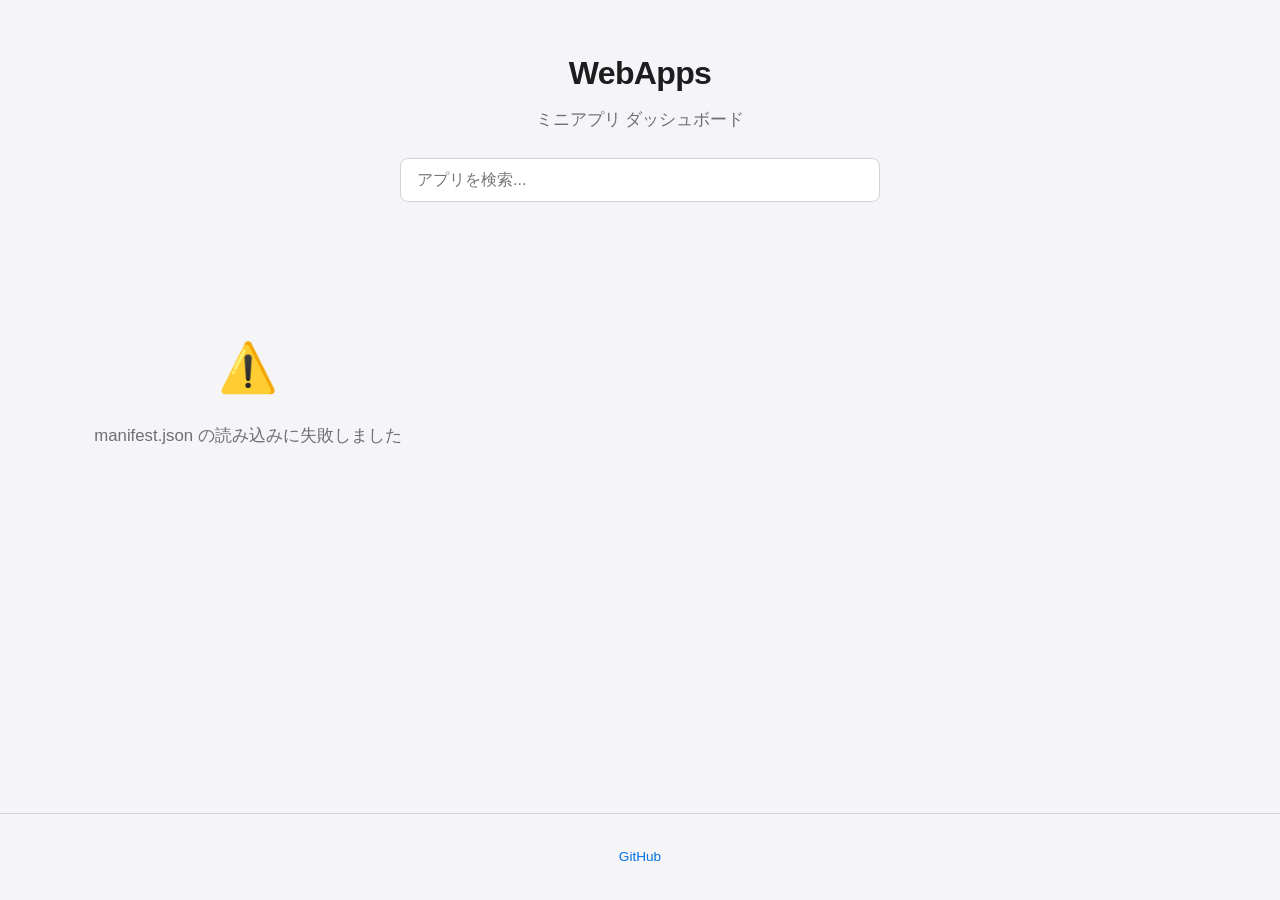
==== index.html @ 94791826 "feat: GitHub Pagesホスティング設定とダッシュボードを構築 GitHub Pagesへのデプロイ設定と、ミニアプリを一覧するダッシュボードを追加。  - .github/workflo" ====
<!DOCTYPE html>
<html lang="ja">
  <head>
    <meta charset="UTF-8" />
    <meta name="viewport" content="width=device-width, initial-scale=1.0" />
    <title>WebApps - ミニアプリ ダッシュボード</title>
    <link rel="stylesheet" href="css/style.css" />
  </head>
  <body>
    <header>
      <h1>WebApps</h1>
      <p>ミニアプリ ダッシュボード</p>
      <div class="search-container">
        <input
          type="text"
          id="search"
          placeholder="アプリを検索..."
          autocomplete="off"
        />
      </div>
    </header>

    <main>
      <div id="app-grid"></div>
    </main>

    <footer>
      <a href="https://github.com/HansRobo/webapps">GitHub</a>
    </footer>

    <noscript>
      <p style="text-align: center; padding: 2rem">
        このページの表示にはJavaScriptが必要です。
      </p>
    </noscript>

    <script src="js/app.js"></script>
  </body>
</html>
---- css/style.css ----
:root {
  --color-bg: #f5f5f7;
  --color-surface: #ffffff;
  --color-text: #1d1d1f;
  --color-text-secondary: #6e6e73;
  --color-accent: #0071e3;
  --color-border: #d2d2d7;
  --shadow-card: 0 2px 8px rgba(0, 0, 0, 0.08);
  --shadow-card-hover: 0 6px 20px rgba(0, 0, 0, 0.12);
  --radius: 12px;
}

@media (prefers-color-scheme: dark) {
  :root {
    --color-bg: #1c1c1e;
    --color-surface: #2c2c2e;
    --color-text: #f5f5f7;
    --color-text-secondary: #98989d;
    --color-accent: #2997ff;
    --color-border: #38383a;
    --shadow-card: 0 2px 8px rgba(0, 0, 0, 0.3);
    --shadow-card-hover: 0 6px 20px rgba(0, 0, 0, 0.4);
  }
}

*,
*::before,
*::after {
  margin: 0;
  padding: 0;
  box-sizing: border-box;
}

body {
  font-family: -apple-system, BlinkMacSystemFont, "Segoe UI", Roboto,
    "Hiragino Sans", "Noto Sans JP", sans-serif;
  background: var(--color-bg);
  color: var(--color-text);
  line-height: 1.6;
  min-height: 100vh;
  display: flex;
  flex-direction: column;
}

header {
  text-align: center;
  padding: 3rem 1.5rem 2rem;
}

header h1 {
  font-size: 2rem;
  font-weight: 700;
  letter-spacing: -0.02em;
}

header p {
  color: var(--color-text-secondary);
  margin-top: 0.5rem;
  font-size: 1.05rem;
}

.search-container {
  max-width: 480px;
  margin: 1.5rem auto 0;
}

.search-container input {
  width: 100%;
  padding: 0.75rem 1rem;
  border: 1px solid var(--color-border);
  border-radius: 8px;
  font-size: 1rem;
  background: var(--color-surface);
  color: var(--color-text);
  outline: none;
  transition: border-color 0.2s;
}

.search-container input:focus {
  border-color: var(--color-accent);
}

main {
  flex: 1;
  max-width: 1200px;
  width: 100%;
  margin: 0 auto;
  padding: 2rem 1.5rem;
}

#app-grid {
  display: grid;
  grid-template-columns: repeat(auto-fill, minmax(280px, 1fr));
  gap: 1.5rem;
}

.app-card {
  display: block;
  background: var(--color-surface);
  border-radius: var(--radius);
  padding: 1.5rem;
  text-decoration: none;
  color: var(--color-text);
  box-shadow: var(--shadow-card);
  transition: transform 0.2s, box-shadow 0.2s;
}

.app-card:hover {
  transform: translateY(-3px);
  box-shadow: var(--shadow-card-hover);
}

.app-card .icon {
  font-size: 2.5rem;
  margin-bottom: 0.75rem;
}

.app-card .name {
  font-size: 1.15rem;
  font-weight: 600;
}

.app-card .description {
  color: var(--color-text-secondary);
  font-size: 0.9rem;
  margin-top: 0.4rem;
}

.app-card .tags {
  display: flex;
  flex-wrap: wrap;
  gap: 0.4rem;
  margin-top: 0.75rem;
}

.app-card .tag {
  font-size: 0.75rem;
  padding: 0.2rem 0.6rem;
  border-radius: 999px;
  background: var(--color-bg);
  color: var(--color-text-secondary);
}

.empty-state {
  text-align: center;
  padding: 4rem 1rem;
  color: var(--color-text-secondary);
}

.empty-state .icon {
  font-size: 3rem;
  margin-bottom: 1rem;
}

.empty-state p {
  font-size: 1.05rem;
}

footer {
  text-align: center;
  padding: 2rem 1.5rem;
  color: var(--color-text-secondary);
  font-size: 0.85rem;
  border-top: 1px solid var(--color-border);
}

footer a {
  color: var(--color-accent);
  text-decoration: none;
}

footer a:hover {
  text-decoration: underline;
}
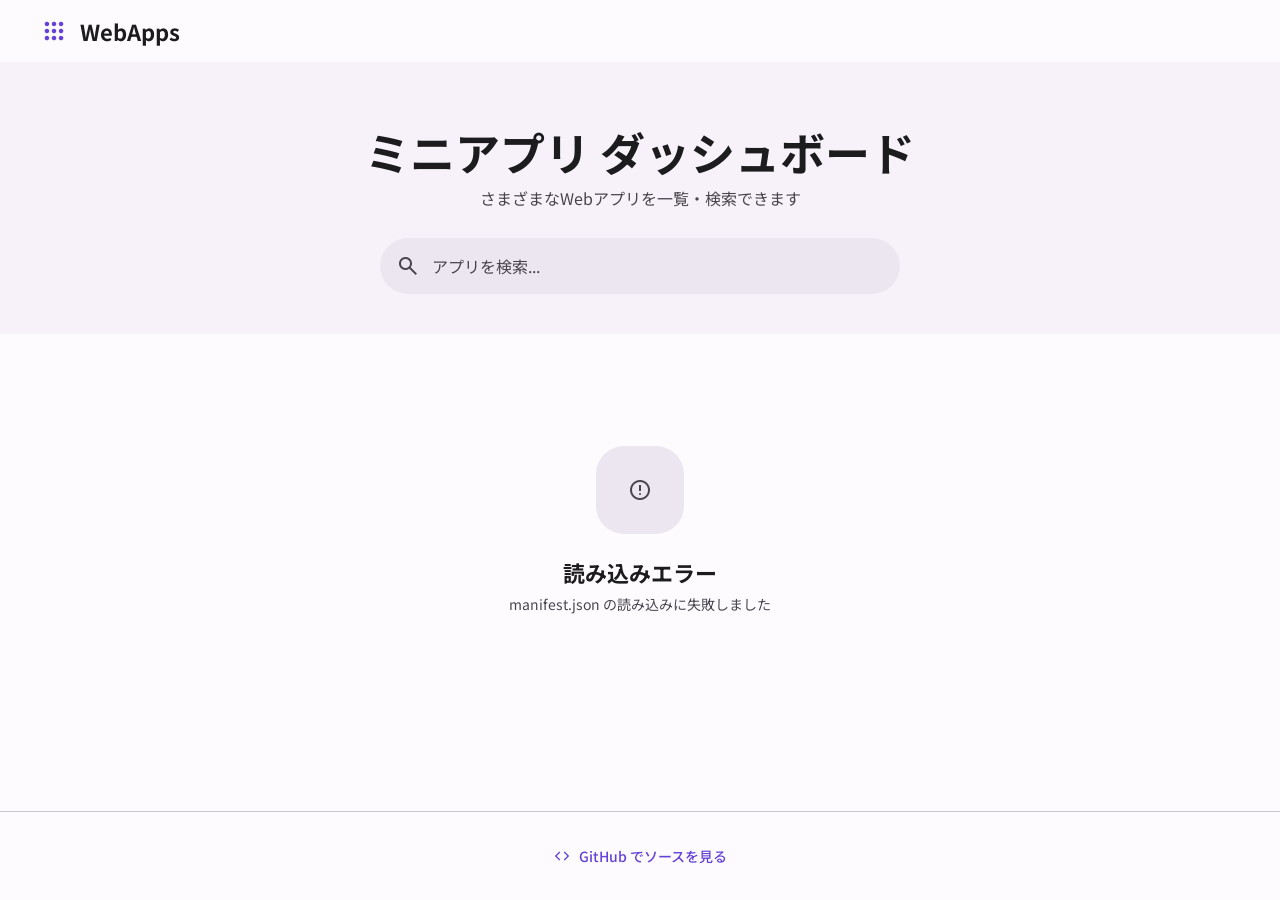
==== commit a6ca5706: "feat: ダッシュボードをMaterial 3 Expressiveデザインにリニューアル M3 Expressiveデザインシステムに準拠したUIに全面刷新。  - M3カラートークン（ライト/ダ" ====
--- a/index.html
+++ b/index.html
@@ -3,29 +3,55 @@
   <head>
     <meta charset="UTF-8" />
     <meta name="viewport" content="width=device-width, initial-scale=1.0" />
+    <meta name="color-scheme" content="light dark" />
     <title>WebApps - ミニアプリ ダッシュボード</title>
+    <link rel="preconnect" href="https://fonts.googleapis.com" />
+    <link rel="preconnect" href="https://fonts.gstatic.com" crossorigin />
+    <link
+      href="https://fonts.googleapis.com/css2?family=Noto+Sans+JP:wght@400;500;700&family=Material+Symbols+Outlined:opsz,wght,FILL,GRAD@24,400,0,0&display=swap"
+      rel="stylesheet"
+    />
     <link rel="stylesheet" href="css/style.css" />
   </head>
   <body>
-    <header>
-      <h1>WebApps</h1>
-      <p>ミニアプリ ダッシュボード</p>
-      <div class="search-container">
+    <header class="top-app-bar">
+      <div class="top-app-bar__content">
+        <span class="material-symbols-outlined top-app-bar__icon">apps</span>
+        <h1 class="top-app-bar__title">WebApps</h1>
+      </div>
+    </header>
+
+    <section class="hero">
+      <h2 class="display-medium">ミニアプリ ダッシュボード</h2>
+      <p class="body-large hero__subtitle">
+        さまざまなWebアプリを一覧・検索できます
+      </p>
+      <div class="search-bar">
+        <span class="material-symbols-outlined search-bar__icon">search</span>
         <input
           type="text"
           id="search"
+          class="search-bar__input"
           placeholder="アプリを検索..."
           autocomplete="off"
         />
       </div>
-    </header>
+    </section>
 
     <main>
       <div id="app-grid"></div>
     </main>
 
     <footer>
-      <a href="https://github.com/HansRobo/webapps">GitHub</a>
+      <a
+        href="https://github.com/HansRobo/webapps"
+        class="footer__link"
+        target="_blank"
+        rel="noopener noreferrer"
+      >
+        <span class="material-symbols-outlined">code</span>
+        GitHub でソースを見る
+      </a>
     </footer>
 
     <noscript>
--- a/css/style.css
+++ b/css/style.css
@@ -1,27 +1,127 @@
+/* ==========================================================================
+   Material 3 Expressive — Design Tokens
+   ========================================================================== */
+
 :root {
-  --color-bg: #f5f5f7;
-  --color-surface: #ffffff;
-  --color-text: #1d1d1f;
-  --color-text-secondary: #6e6e73;
-  --color-accent: #0071e3;
-  --color-border: #d2d2d7;
-  --shadow-card: 0 2px 8px rgba(0, 0, 0, 0.08);
-  --shadow-card-hover: 0 6px 20px rgba(0, 0, 0, 0.12);
-  --radius: 12px;
-}
-
+  /* --- Color: Light Theme (M3 baseline purple) --- */
+  --md-sys-color-primary: #6442d6;
+  --md-sys-color-on-primary: #ffffff;
+  --md-sys-color-primary-container: #e8ddff;
+  --md-sys-color-on-primary-container: #1e0060;
+  --md-sys-color-secondary: #605b71;
+  --md-sys-color-on-secondary: #ffffff;
+  --md-sys-color-secondary-container: #e6dff9;
+  --md-sys-color-on-secondary-container: #1c192b;
+  --md-sys-color-tertiary: #7d5260;
+  --md-sys-color-on-tertiary: #ffffff;
+  --md-sys-color-tertiary-container: #ffd9e3;
+  --md-sys-color-on-tertiary-container: #31101d;
+  --md-sys-color-error: #ba1a1a;
+  --md-sys-color-on-error: #ffffff;
+  --md-sys-color-error-container: #ffdad6;
+  --md-sys-color-background: #fefbff;
+  --md-sys-color-on-background: #1c1b1e;
+  --md-sys-color-surface: #fefbff;
+  --md-sys-color-on-surface: #1c1b1e;
+  --md-sys-color-surface-variant: #e7e0ec;
+  --md-sys-color-on-surface-variant: #49454e;
+  --md-sys-color-outline: #7a757f;
+  --md-sys-color-outline-variant: #cac4d0;
+  --md-sys-color-surface-container-lowest: #ffffff;
+  --md-sys-color-surface-container-low: #f7f2fa;
+  --md-sys-color-surface-container: #f3edf7;
+  --md-sys-color-surface-container-high: #ece6f0;
+  --md-sys-color-surface-container-highest: #e6e0e9;
+  --md-sys-color-inverse-surface: #313033;
+  --md-sys-color-inverse-on-surface: #f4eff4;
+  --md-sys-color-inverse-primary: #cfbcff;
+  --md-sys-color-scrim: #000000;
+
+  /* --- Shape --- */
+  --md-sys-shape-corner-none: 0px;
+  --md-sys-shape-corner-extra-small: 4px;
+  --md-sys-shape-corner-small: 8px;
+  --md-sys-shape-corner-medium: 12px;
+  --md-sys-shape-corner-large: 16px;
+  --md-sys-shape-corner-extra-large: 28px;
+  --md-sys-shape-corner-full: 9999px;
+
+  /* --- Elevation shadows --- */
+  --md-sys-elevation-1: 0px 1px 2px 0px rgba(0, 0, 0, 0.3),
+    0px 1px 3px 1px rgba(0, 0, 0, 0.15);
+  --md-sys-elevation-2: 0px 1px 2px 0px rgba(0, 0, 0, 0.3),
+    0px 2px 6px 2px rgba(0, 0, 0, 0.15);
+  --md-sys-elevation-3: 0px 4px 8px 3px rgba(0, 0, 0, 0.15),
+    0px 1px 3px 0px rgba(0, 0, 0, 0.3);
+
+  /* --- Motion (M3 Expressive emphasized) --- */
+  --md-sys-motion-easing-emphasized: cubic-bezier(0.2, 0, 0, 1);
+  --md-sys-motion-easing-emphasized-decelerate: cubic-bezier(
+    0.05,
+    0.7,
+    0.1,
+    1
+  );
+  --md-sys-motion-easing-emphasized-accelerate: cubic-bezier(0.3, 0, 0.8, 0.15);
+  --md-sys-motion-easing-standard: cubic-bezier(0.2, 0, 0, 1);
+  --md-sys-motion-duration-short: 200ms;
+  --md-sys-motion-duration-medium: 400ms;
+  --md-sys-motion-duration-long: 600ms;
+
+  /* --- State layer opacity --- */
+  --md-sys-state-hover-opacity: 0.08;
+  --md-sys-state-focus-opacity: 0.12;
+  --md-sys-state-pressed-opacity: 0.12;
+}
+
+/* --- Color: Dark Theme --- */
 @media (prefers-color-scheme: dark) {
   :root {
-    --color-bg: #1c1c1e;
-    --color-surface: #2c2c2e;
-    --color-text: #f5f5f7;
-    --color-text-secondary: #98989d;
-    --color-accent: #2997ff;
-    --color-border: #38383a;
-    --shadow-card: 0 2px 8px rgba(0, 0, 0, 0.3);
-    --shadow-card-hover: 0 6px 20px rgba(0, 0, 0, 0.4);
-  }
-}
+    --md-sys-color-primary: #cfbcff;
+    --md-sys-color-on-primary: #381e72;
+    --md-sys-color-primary-container: #4f378b;
+    --md-sys-color-on-primary-container: #e8ddff;
+    --md-sys-color-secondary: #ccc2dc;
+    --md-sys-color-on-secondary: #332d41;
+    --md-sys-color-secondary-container: #4a4458;
+    --md-sys-color-on-secondary-container: #e6dff9;
+    --md-sys-color-tertiary: #efb8c8;
+    --md-sys-color-on-tertiary: #492532;
+    --md-sys-color-tertiary-container: #633b48;
+    --md-sys-color-on-tertiary-container: #ffd9e3;
+    --md-sys-color-error: #ffb4ab;
+    --md-sys-color-on-error: #690005;
+    --md-sys-color-error-container: #93000a;
+    --md-sys-color-background: #1c1b1e;
+    --md-sys-color-on-background: #e6e1e5;
+    --md-sys-color-surface: #1c1b1e;
+    --md-sys-color-on-surface: #e6e1e5;
+    --md-sys-color-surface-variant: #49454e;
+    --md-sys-color-on-surface-variant: #cac4d0;
+    --md-sys-color-outline: #948f99;
+    --md-sys-color-outline-variant: #49454e;
+    --md-sys-color-surface-container-lowest: #111113;
+    --md-sys-color-surface-container-low: #1c1b1e;
+    --md-sys-color-surface-container: #211f26;
+    --md-sys-color-surface-container-high: #2b2930;
+    --md-sys-color-surface-container-highest: #36343b;
+    --md-sys-color-inverse-surface: #e6e1e5;
+    --md-sys-color-inverse-on-surface: #313033;
+    --md-sys-color-inverse-primary: #6750a4;
+    --md-sys-color-scrim: #000000;
+
+    --md-sys-elevation-1: 0px 1px 3px 1px rgba(0, 0, 0, 0.4),
+      0px 1px 2px 0px rgba(0, 0, 0, 0.6);
+    --md-sys-elevation-2: 0px 2px 6px 2px rgba(0, 0, 0, 0.4),
+      0px 1px 2px 0px rgba(0, 0, 0, 0.6);
+    --md-sys-elevation-3: 0px 4px 8px 3px rgba(0, 0, 0, 0.4),
+      0px 1px 3px 0px rgba(0, 0, 0, 0.6);
+  }
+}
+
+/* ==========================================================================
+   Base & Typography (M3 type scale)
+   ========================================================================== */
 
 *,
 *::before,
@@ -32,143 +132,365 @@
 }
 
 body {
-  font-family: -apple-system, BlinkMacSystemFont, "Segoe UI", Roboto,
-    "Hiragino Sans", "Noto Sans JP", sans-serif;
-  background: var(--color-bg);
-  color: var(--color-text);
+  font-family: "Noto Sans JP", "Roboto", sans-serif;
+  background: var(--md-sys-color-background);
+  color: var(--md-sys-color-on-background);
   line-height: 1.6;
   min-height: 100vh;
   display: flex;
   flex-direction: column;
-}
-
-header {
+  -webkit-font-smoothing: antialiased;
+}
+
+.display-medium {
+  font-size: 45px;
+  line-height: 52px;
+  font-weight: 700;
+  letter-spacing: 0;
+}
+
+.body-large {
+  font-size: 16px;
+  line-height: 24px;
+  font-weight: 400;
+  letter-spacing: 0;
+}
+
+/* ==========================================================================
+   Top App Bar
+   ========================================================================== */
+
+.top-app-bar {
+  background: var(--md-sys-color-surface);
+  color: var(--md-sys-color-on-surface);
+  padding: 16px 24px;
+  position: sticky;
+  top: 0;
+  z-index: 10;
+  transition: box-shadow var(--md-sys-motion-duration-short)
+    var(--md-sys-motion-easing-standard);
+}
+
+.top-app-bar.scrolled {
+  background: var(--md-sys-color-surface-container);
+  box-shadow: var(--md-sys-elevation-2);
+}
+
+.top-app-bar__content {
+  max-width: 1200px;
+  margin: 0 auto;
+  display: flex;
+  align-items: center;
+  gap: 12px;
+}
+
+.top-app-bar__icon {
+  font-size: 28px;
+  color: var(--md-sys-color-primary);
+}
+
+.top-app-bar__title {
+  font-size: 22px;
+  line-height: 30px;
+  font-weight: 700;
+  letter-spacing: 0;
+}
+
+/* ==========================================================================
+   Hero Section
+   ========================================================================== */
+
+.hero {
   text-align: center;
-  padding: 3rem 1.5rem 2rem;
-}
-
-header h1 {
-  font-size: 2rem;
-  font-weight: 700;
-  letter-spacing: -0.02em;
-}
-
-header p {
-  color: var(--color-text-secondary);
-  margin-top: 0.5rem;
-  font-size: 1.05rem;
-}
-
-.search-container {
-  max-width: 480px;
-  margin: 1.5rem auto 0;
-}
-
-.search-container input {
+  padding: 64px 24px 40px;
+  background: var(--md-sys-color-surface-container-low);
+}
+
+.hero .display-medium {
+  color: var(--md-sys-color-on-surface);
+}
+
+.hero__subtitle {
+  color: var(--md-sys-color-on-surface-variant);
+  margin-top: 8px;
+}
+
+@media (max-width: 600px) {
+  .hero {
+    padding: 40px 16px 32px;
+  }
+
+  .hero .display-medium {
+    font-size: 28px;
+    line-height: 36px;
+  }
+}
+
+/* ==========================================================================
+   Search Bar (M3 Expressive)
+   ========================================================================== */
+
+.search-bar {
+  max-width: 520px;
+  margin: 28px auto 0;
+  position: relative;
+  display: flex;
+  align-items: center;
+}
+
+.search-bar__icon {
+  position: absolute;
+  left: 16px;
+  font-size: 24px;
+  color: var(--md-sys-color-on-surface-variant);
+  pointer-events: none;
+}
+
+.search-bar__input {
   width: 100%;
-  padding: 0.75rem 1rem;
-  border: 1px solid var(--color-border);
-  border-radius: 8px;
-  font-size: 1rem;
-  background: var(--color-surface);
-  color: var(--color-text);
+  padding: 16px 16px 16px 52px;
+  border: none;
+  border-radius: var(--md-sys-shape-corner-extra-large);
+  font-size: 16px;
+  font-family: inherit;
+  background: var(--md-sys-color-surface-container-high);
+  color: var(--md-sys-color-on-surface);
   outline: none;
-  transition: border-color 0.2s;
-}
-
-.search-container input:focus {
-  border-color: var(--color-accent);
-}
+  transition: background var(--md-sys-motion-duration-short)
+      var(--md-sys-motion-easing-standard),
+    box-shadow var(--md-sys-motion-duration-short)
+      var(--md-sys-motion-easing-standard);
+}
+
+.search-bar__input::placeholder {
+  color: var(--md-sys-color-on-surface-variant);
+}
+
+.search-bar__input:focus {
+  background: var(--md-sys-color-surface-container-highest);
+  box-shadow: var(--md-sys-elevation-1);
+}
+
+/* ==========================================================================
+   Main Content
+   ========================================================================== */
 
 main {
   flex: 1;
   max-width: 1200px;
   width: 100%;
   margin: 0 auto;
-  padding: 2rem 1.5rem;
-}
+  padding: 32px 24px 48px;
+}
+
+@media (max-width: 600px) {
+  main {
+    padding: 24px 16px 40px;
+  }
+}
+
+/* ==========================================================================
+   App Card Grid
+   ========================================================================== */
 
 #app-grid {
   display: grid;
-  grid-template-columns: repeat(auto-fill, minmax(280px, 1fr));
-  gap: 1.5rem;
-}
+  grid-template-columns: repeat(auto-fill, minmax(300px, 1fr));
+  gap: 16px;
+}
+
+@media (max-width: 360px) {
+  #app-grid {
+    grid-template-columns: 1fr;
+  }
+}
+
+/* ==========================================================================
+   App Card (M3 Expressive — Filled Card)
+   ========================================================================== */
 
 .app-card {
-  display: block;
-  background: var(--color-surface);
-  border-radius: var(--radius);
-  padding: 1.5rem;
+  display: flex;
+  flex-direction: column;
+  background: var(--md-sys-color-surface-container-low);
+  border-radius: var(--md-sys-shape-corner-extra-large);
+  padding: 24px;
   text-decoration: none;
-  color: var(--color-text);
-  box-shadow: var(--shadow-card);
-  transition: transform 0.2s, box-shadow 0.2s;
+  color: var(--md-sys-color-on-surface);
+  position: relative;
+  overflow: hidden;
+  transition: transform var(--md-sys-motion-duration-medium)
+      var(--md-sys-motion-easing-emphasized),
+    box-shadow var(--md-sys-motion-duration-medium)
+      var(--md-sys-motion-easing-emphasized),
+    background var(--md-sys-motion-duration-short)
+      var(--md-sys-motion-easing-standard);
+  animation: card-enter var(--md-sys-motion-duration-medium)
+    var(--md-sys-motion-easing-emphasized-decelerate) both;
+}
+
+.app-card::before {
+  content: "";
+  position: absolute;
+  inset: 0;
+  border-radius: inherit;
+  background: var(--md-sys-color-on-surface);
+  opacity: 0;
+  transition: opacity var(--md-sys-motion-duration-short)
+    var(--md-sys-motion-easing-standard);
+  pointer-events: none;
+}
+
+.app-card:hover::before {
+  opacity: var(--md-sys-state-hover-opacity);
+}
+
+.app-card:active::before {
+  opacity: var(--md-sys-state-pressed-opacity);
 }
 
 .app-card:hover {
-  transform: translateY(-3px);
-  box-shadow: var(--shadow-card-hover);
-}
-
-.app-card .icon {
-  font-size: 2.5rem;
-  margin-bottom: 0.75rem;
-}
-
-.app-card .name {
-  font-size: 1.15rem;
-  font-weight: 600;
-}
-
-.app-card .description {
-  color: var(--color-text-secondary);
-  font-size: 0.9rem;
-  margin-top: 0.4rem;
-}
-
-.app-card .tags {
+  box-shadow: var(--md-sys-elevation-2);
+  transform: translateY(-2px);
+}
+
+.app-card:active {
+  transform: scale(0.98);
+}
+
+.app-card__icon-container {
+  width: 64px;
+  height: 64px;
+  border-radius: var(--md-sys-shape-corner-large);
+  background: var(--md-sys-color-primary-container);
+  display: flex;
+  align-items: center;
+  justify-content: center;
+  font-size: 32px;
+  margin-bottom: 16px;
+  transition: border-radius var(--md-sys-motion-duration-medium)
+    var(--md-sys-motion-easing-emphasized);
+}
+
+.app-card:hover .app-card__icon-container {
+  border-radius: var(--md-sys-shape-corner-extra-large);
+}
+
+.app-card__name {
+  font-size: 16px;
+  font-weight: 500;
+  line-height: 24px;
+  color: var(--md-sys-color-on-surface);
+}
+
+.app-card__description {
+  font-size: 14px;
+  line-height: 20px;
+  color: var(--md-sys-color-on-surface-variant);
+  margin-top: 4px;
+  flex: 1;
+}
+
+.app-card__tags {
   display: flex;
   flex-wrap: wrap;
-  gap: 0.4rem;
-  margin-top: 0.75rem;
-}
-
-.app-card .tag {
-  font-size: 0.75rem;
-  padding: 0.2rem 0.6rem;
-  border-radius: 999px;
-  background: var(--color-bg);
-  color: var(--color-text-secondary);
-}
+  gap: 8px;
+  margin-top: 16px;
+}
+
+.app-card__tag {
+  font-size: 12px;
+  line-height: 16px;
+  font-weight: 500;
+  padding: 4px 12px;
+  border-radius: var(--md-sys-shape-corner-full);
+  background: var(--md-sys-color-secondary-container);
+  color: var(--md-sys-color-on-secondary-container);
+  letter-spacing: 0.1px;
+}
+
+/* ==========================================================================
+   Empty State
+   ========================================================================== */
 
 .empty-state {
   text-align: center;
-  padding: 4rem 1rem;
-  color: var(--color-text-secondary);
-}
-
-.empty-state .icon {
-  font-size: 3rem;
-  margin-bottom: 1rem;
-}
-
-.empty-state p {
-  font-size: 1.05rem;
-}
+  padding: 80px 24px;
+  color: var(--md-sys-color-on-surface-variant);
+  grid-column: 1 / -1;
+}
+
+.empty-state__icon {
+  width: 88px;
+  height: 88px;
+  border-radius: var(--md-sys-shape-corner-extra-large);
+  background: var(--md-sys-color-surface-container-high);
+  display: flex;
+  align-items: center;
+  justify-content: center;
+  margin: 0 auto 24px;
+  font-size: 40px;
+}
+
+.empty-state__title {
+  font-size: 22px;
+  line-height: 28px;
+  font-weight: 700;
+  color: var(--md-sys-color-on-surface);
+  margin-bottom: 8px;
+}
+
+.empty-state__body {
+  font-size: 14px;
+  line-height: 20px;
+  max-width: 360px;
+  margin: 0 auto;
+}
+
+/* ==========================================================================
+   Footer
+   ========================================================================== */
 
 footer {
   text-align: center;
-  padding: 2rem 1.5rem;
-  color: var(--color-text-secondary);
-  font-size: 0.85rem;
-  border-top: 1px solid var(--color-border);
-}
-
-footer a {
-  color: var(--color-accent);
+  padding: 24px;
+  border-top: 1px solid var(--md-sys-color-outline-variant);
+}
+
+.footer__link {
+  display: inline-flex;
+  align-items: center;
+  gap: 8px;
+  font-size: 14px;
+  line-height: 20px;
+  font-weight: 500;
+  color: var(--md-sys-color-primary);
   text-decoration: none;
-}
-
-footer a:hover {
-  text-decoration: underline;
-}
+  padding: 10px 24px;
+  border-radius: var(--md-sys-shape-corner-full);
+  transition: background var(--md-sys-motion-duration-short)
+    var(--md-sys-motion-easing-standard);
+}
+
+.footer__link:hover {
+  background: color-mix(
+    in srgb,
+    var(--md-sys-color-primary) calc(var(--md-sys-state-hover-opacity) * 100%),
+    transparent
+  );
+}
+
+.footer__link .material-symbols-outlined {
+  font-size: 18px;
+}
+
+@keyframes card-enter {
+  from {
+    opacity: 0;
+    transform: translateY(16px);
+  }
+  to {
+    opacity: 1;
+    transform: translateY(0);
+  }
+}
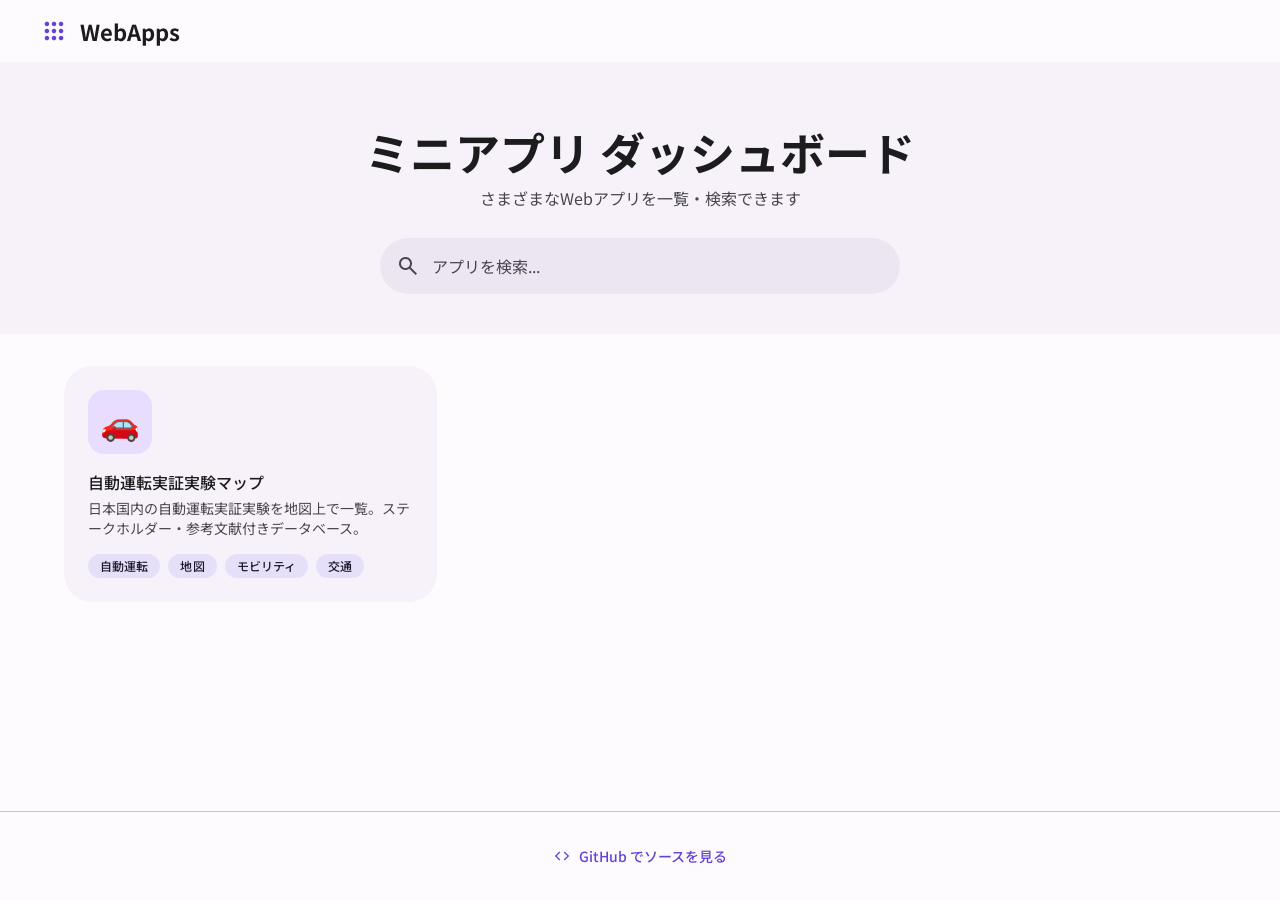
==== commit cb30a0cd: "Add GA4 gtag to dashboard and autonomous-driving-map" ====
--- a/index.html
+++ b/index.html
@@ -11,6 +11,16 @@
       href="https://fonts.googleapis.com/css2?family=Noto+Sans+JP:wght@400;500;700&family=Material+Symbols+Outlined:opsz,wght,FILL,GRAD@24,400,0,0&display=swap"
       rel="stylesheet"
     />
+    <!-- Google tag (gtag.js) -->
+    <script async src="https://www.googletagmanager.com/gtag/js?id=G-XMQZP3GPCC"></script>
+    <script>
+      window.dataLayer = window.dataLayer || [];
+      function gtag() {
+        dataLayer.push(arguments);
+      }
+      gtag("js", new Date());
+      gtag("config", "G-XMQZP3GPCC");
+    </script>
     <link rel="stylesheet" href="css/style.css" />
   </head>
   <body>
